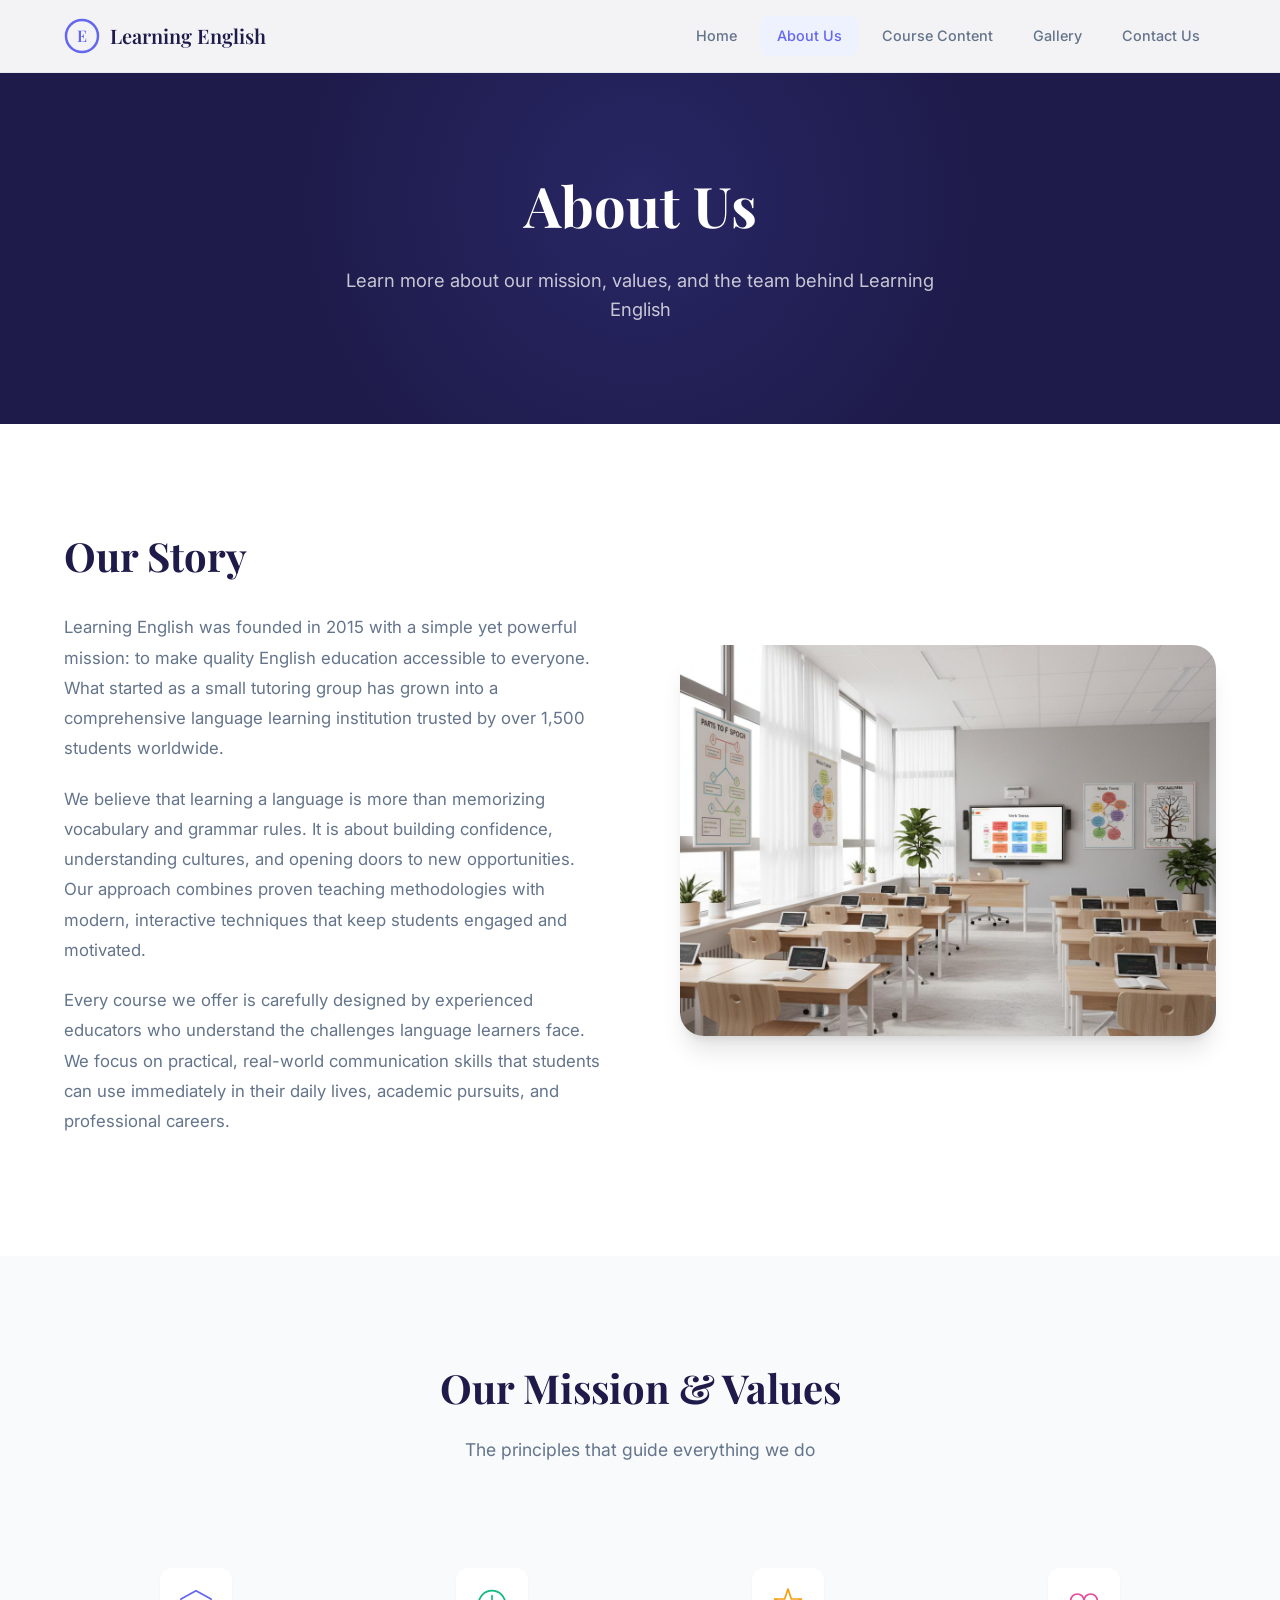
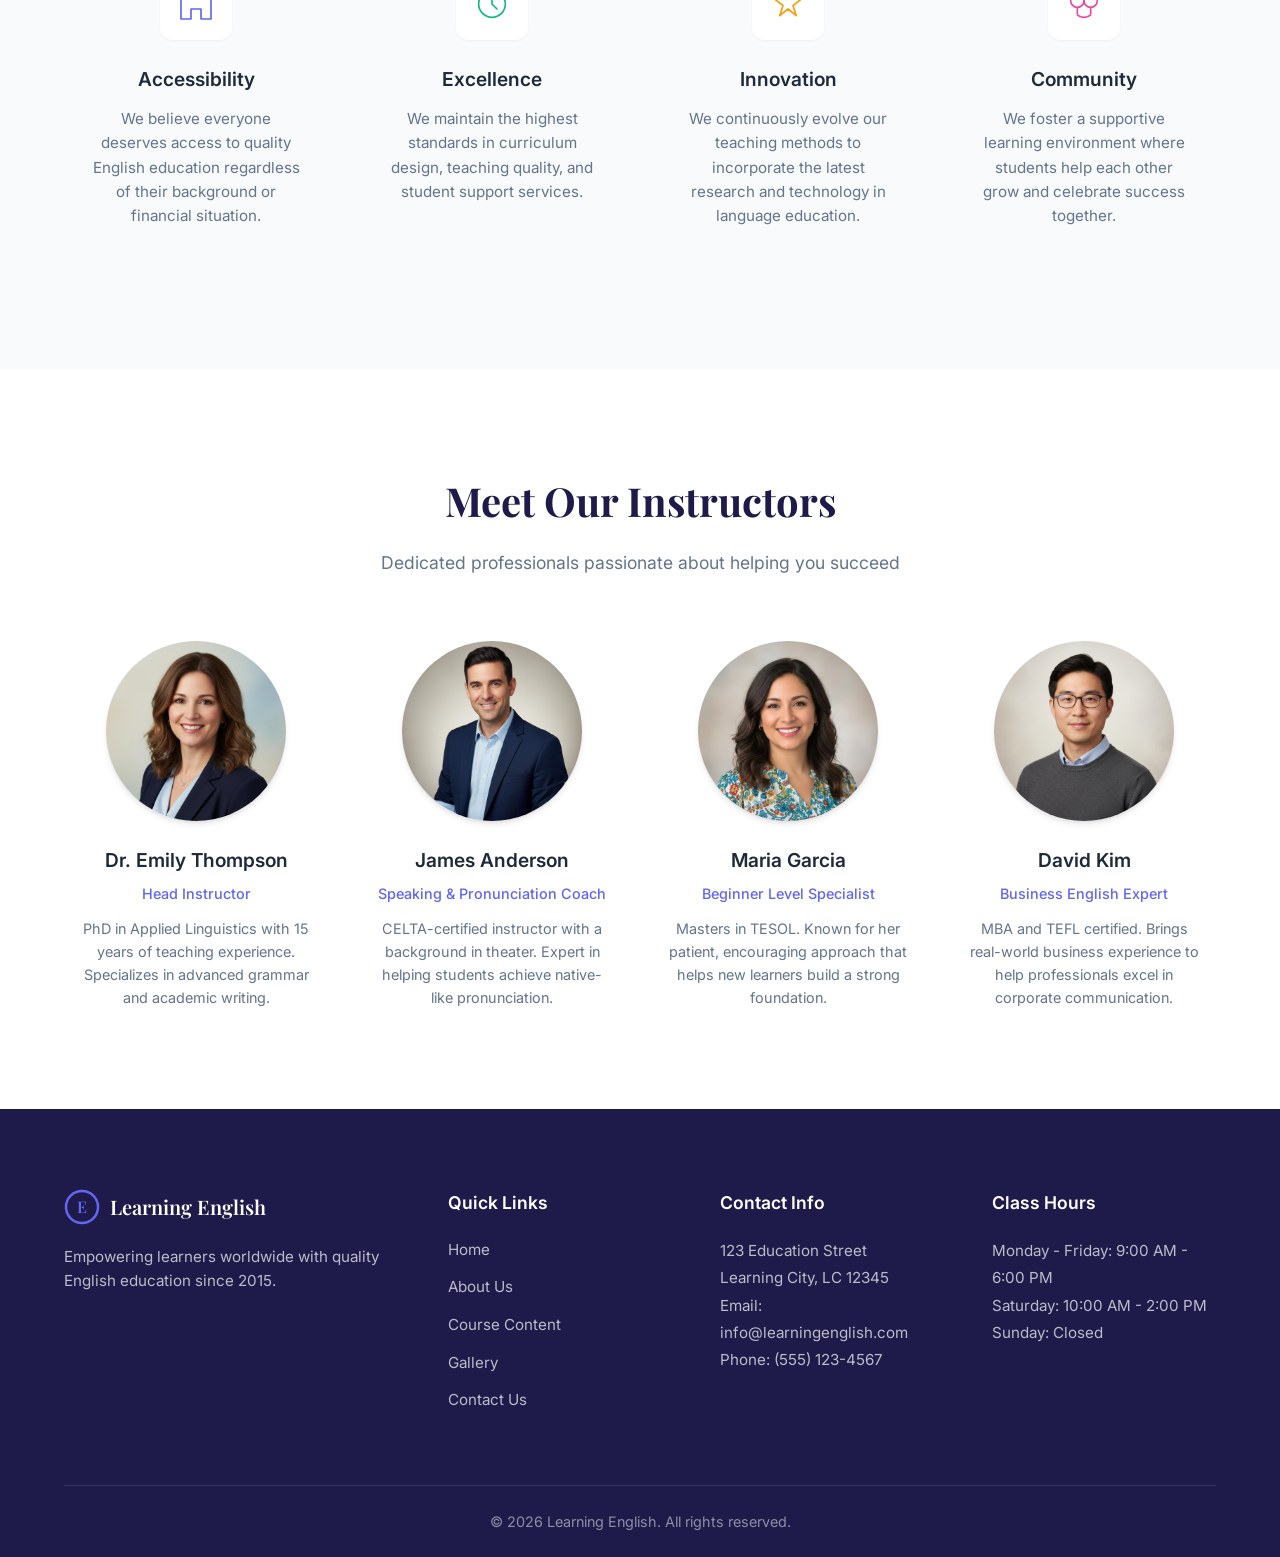
==== about.html @ 88d8926e "first commit" ====
<!DOCTYPE html>
<html lang="en">
<head>
    <meta charset="UTF-8">
    <meta name="viewport" content="width=device-width, initial-scale=1.0">
    <title>About Us - Learning English</title>
    <link rel="stylesheet" href="css/style.css">
    <link href="https://fonts.googleapis.com/css2?family=Playfair+Display:wght@400;600;700&family=Inter:wght@300;400;500;600&display=swap" rel="stylesheet">
</head>
<body>
    <!-- Navigation -->
    <nav class="navbar" id="navbar">
        <div class="nav-container">
            <a href="index.html" class="logo">
                <svg width="36" height="36" viewBox="0 0 36 36" fill="none">
                    <circle cx="18" cy="18" r="16" stroke="#6366f1" stroke-width="2.5"/>
                    <text x="18" y="24" text-anchor="middle" fill="#6366f1" font-size="16" font-weight="600">E</text>
                </svg>
                <span>Learning English</span>
            </a>
            <button class="nav-toggle" id="navToggle" aria-label="Toggle navigation">
                <span></span>
                <span></span>
                <span></span>
            </button>
            <ul class="nav-menu" id="navMenu">
                <li><a href="index.html">Home</a></li>
                <li><a href="about.html" class="active">About Us</a></li>
                <li><a href="courses.html">Course Content</a></li>
                <li><a href="gallery.html">Gallery</a></li>
                <li><a href="contact.html">Contact Us</a></li>
            </ul>
        </div>
    </nav>

    <!-- Page Header -->
    <section class="page-header">
        <div class="page-header-bg"></div>
        <div class="container">
            <h1>About Us</h1>
            <p>Learn more about our mission, values, and the team behind Learning English</p>
        </div>
    </section>

    <!-- Our Story -->
    <section class="about-section">
        <div class="container">
            <div class="about-grid">
                <div class="about-content">
                    <h2>Our Story</h2>
                    <p>Learning English was founded in 2015 with a simple yet powerful mission: to make quality English education accessible to everyone. What started as a small tutoring group has grown into a comprehensive language learning institution trusted by over 1,500 students worldwide.</p>
                    <p>We believe that learning a language is more than memorizing vocabulary and grammar rules. It is about building confidence, understanding cultures, and opening doors to new opportunities. Our approach combines proven teaching methodologies with modern, interactive techniques that keep students engaged and motivated.</p>
                    <p>Every course we offer is carefully designed by experienced educators who understand the challenges language learners face. We focus on practical, real-world communication skills that students can use immediately in their daily lives, academic pursuits, and professional careers.</p>
                </div>
                <div class="about-image">
                    <img src="images/classroom.jpg" alt="Modern English classroom with engaged students" loading="lazy">
                </div>
            </div>
        </div>
    </section>

    <!-- Mission & Values -->
    <section class="mission-section">
        <div class="container">
            <div class="section-header">
                <h2>Our Mission & Values</h2>
                <p>The principles that guide everything we do</p>
            </div>
            <div class="mission-grid">
                <div class="mission-card">
                    <div class="mission-icon">
                        <svg width="40" height="40" viewBox="0 0 48 48" fill="none">
                            <path d="M24 8L6 18V42H18V30H30V42H42V18L24 8Z" stroke="#6366f1" stroke-width="2" stroke-linejoin="round"/>
                        </svg>
                    </div>
                    <h3>Accessibility</h3>
                    <p>We believe everyone deserves access to quality English education regardless of their background or financial situation.</p>
                </div>
                <div class="mission-card">
                    <div class="mission-icon">
                        <svg width="40" height="40" viewBox="0 0 48 48" fill="none">
                            <circle cx="24" cy="24" r="16" stroke="#10b981" stroke-width="2"/>
                            <path d="M24 14V24L30 30" stroke="#10b981" stroke-width="2" stroke-linecap="round"/>
                        </svg>
                    </div>
                    <h3>Excellence</h3>
                    <p>We maintain the highest standards in curriculum design, teaching quality, and student support services.</p>
                </div>
                <div class="mission-card">
                    <div class="mission-icon">
                        <svg width="40" height="40" viewBox="0 0 48 48" fill="none">
                            <path d="M24 6L28 18H40L30 26L34 38L24 30L14 38L18 26L8 18H20L24 6Z" stroke="#f59e0b" stroke-width="2" stroke-linejoin="round"/>
                        </svg>
                    </div>
                    <h3>Innovation</h3>
                    <p>We continuously evolve our teaching methods to incorporate the latest research and technology in language education.</p>
                </div>
                <div class="mission-card">
                    <div class="mission-icon">
                        <svg width="40" height="40" viewBox="0 0 48 48" fill="none">
                            <circle cx="16" cy="20" r="8" stroke="#ec4899" stroke-width="2"/>
                            <circle cx="32" cy="20" r="8" stroke="#ec4899" stroke-width="2"/>
                            <path d="M16 28V36C16 38 20 40 24 40C28 40 32 38 32 36V28" stroke="#ec4899" stroke-width="2"/>
                        </svg>
                    </div>
                    <h3>Community</h3>
                    <p>We foster a supportive learning environment where students help each other grow and celebrate success together.</p>
                </div>
            </div>
        </div>
    </section>

    <!-- Team Section -->
    <section class="team-section">
        <div class="container">
            <div class="section-header">
                <h2>Meet Our Instructors</h2>
                <p>Dedicated professionals passionate about helping you succeed</p>
            </div>
            <div class="team-grid">
                <div class="team-card">
                    <div class="team-image">
                        <img src="images/teacher1.jpg" alt="Dr. Emily Thompson - Head Instructor" loading="lazy">
                    </div>
                    <h3>Dr. Emily Thompson</h3>
                    <span class="team-role">Head Instructor</span>
                    <p>PhD in Applied Linguistics with 15 years of teaching experience. Specializes in advanced grammar and academic writing.</p>
                </div>
                <div class="team-card">
                    <div class="team-image">
                        <img src="images/teacher2.jpg" alt="James Anderson - Speaking Coach" loading="lazy">
                    </div>
                    <h3>James Anderson</h3>
                    <span class="team-role">Speaking & Pronunciation Coach</span>
                    <p>CELTA-certified instructor with a background in theater. Expert in helping students achieve native-like pronunciation.</p>
                </div>
                <div class="team-card">
                    <div class="team-image">
                        <img src="images/teacher3.jpg" alt="Maria Garcia - Beginner Specialist" loading="lazy">
                    </div>
                    <h3>Maria Garcia</h3>
                    <span class="team-role">Beginner Level Specialist</span>
                    <p>Masters in TESOL. Known for her patient, encouraging approach that helps new learners build a strong foundation.</p>
                </div>
                <div class="team-card">
                    <div class="team-image">
                        <img src="images/teacher4.jpg" alt="David Kim - Business English Expert" loading="lazy">
                    </div>
                    <h3>David Kim</h3>
                    <span class="team-role">Business English Expert</span>
                    <p>MBA and TEFL certified. Brings real-world business experience to help professionals excel in corporate communication.</p>
                </div>
            </div>
        </div>
    </section>

    <!-- Footer -->
    <footer class="footer">
        <div class="container">
            <div class="footer-grid">
                <div class="footer-brand">
                    <a href="index.html" class="logo">
                        <svg width="36" height="36" viewBox="0 0 36 36" fill="none">
                            <circle cx="18" cy="18" r="16" stroke="#6366f1" stroke-width="2.5"/>
                            <text x="18" y="24" text-anchor="middle" fill="#6366f1" font-size="16" font-weight="600">E</text>
                        </svg>
                        <span>Learning English</span>
                    </a>
                    <p>Empowering learners worldwide with quality English education since 2015.</p>
                </div>
                <div class="footer-links">
                    <h4>Quick Links</h4>
                    <ul>
                        <li><a href="index.html">Home</a></li>
                        <li><a href="about.html">About Us</a></li>
                        <li><a href="courses.html">Course Content</a></li>
                        <li><a href="gallery.html">Gallery</a></li>
                        <li><a href="contact.html">Contact Us</a></li>
                    </ul>
                </div>
                <div class="footer-contact">
                    <h4>Contact Info</h4>
                    <p>123 Education Street<br>Learning City, LC 12345</p>
                    <p>Email: info@learningenglish.com</p>
                    <p>Phone: (555) 123-4567</p>
                </div>
                <div class="footer-hours">
                    <h4>Class Hours</h4>
                    <p>Monday - Friday: 9:00 AM - 6:00 PM</p>
                    <p>Saturday: 10:00 AM - 2:00 PM</p>
                    <p>Sunday: Closed</p>
                </div>
            </div>
            <div class="footer-bottom">
                <p>&copy; 2026 Learning English. All rights reserved.</p>
            </div>
        </div>
    </footer>

    <script src="js/main.js"></script>
</body>
</html>
---- css/style.css ----
/* ============================================
   Learning English - Main Stylesheet
   ============================================ */

/* CSS Variables */
:root {
    --primary: #6366f1;
    --primary-dark: #4f46e5;
    --primary-light: #818cf8;
    --primary-bg: #eef2ff;
    --secondary: #1e1b4b;
    --accent-green: #10b981;
    --accent-amber: #f59e0b;
    --accent-pink: #ec4899;
    --text-primary: #1e293b;
    --text-secondary: #64748b;
    --text-light: #94a3b8;
    --bg-white: #ffffff;
    --bg-light: #f8fafc;
    --bg-cream: #fefce8;
    --border-light: #e2e8f0;
    --shadow-sm: 0 1px 2px rgba(0, 0, 0, 0.05);
    --shadow-md: 0 4px 6px -1px rgba(0, 0, 0, 0.1), 0 2px 4px -2px rgba(0, 0, 0, 0.1);
    --shadow-lg: 0 10px 15px -3px rgba(0, 0, 0, 0.1), 0 4px 6px -4px rgba(0, 0, 0, 0.1);
    --shadow-xl: 0 20px 25px -5px rgba(0, 0, 0, 0.1), 0 8px 10px -6px rgba(0, 0, 0, 0.1);
    --radius-sm: 8px;
    --radius-md: 12px;
    --radius-lg: 16px;
    --radius-xl: 24px;
    --transition: all 0.3s cubic-bezier(0.4, 0, 0.2, 1);
}

/* Reset & Base */
*, *::before, *::after {
    margin: 0;
    padding: 0;
    box-sizing: border-box;
}

html {
    scroll-behavior: smooth;
}

body {
    font-family: 'Inter', -apple-system, BlinkMacSystemFont, 'Segoe UI', Roboto, sans-serif;
    color: var(--text-primary);
    line-height: 1.6;
    background-color: var(--bg-white);
    -webkit-font-smoothing: antialiased;
}

img {
    max-width: 100%;
    height: auto;
    display: block;
}

a {
    text-decoration: none;
    color: inherit;
    transition: var(--transition);
}

ul {
    list-style: none;
}

/* Container */
.container {
    max-width: 1200px;
    margin: 0 auto;
    padding: 0 24px;
}

/* ============================================
   NAVIGATION
   ============================================ */
.navbar {
    position: fixed;
    top: 0;
    left: 0;
    right: 0;
    z-index: 1000;
    background: rgba(255, 255, 255, 0.95);
    backdrop-filter: blur(12px);
    border-bottom: 1px solid var(--border-light);
    transition: var(--transition);
}

.nav-container {
    max-width: 1200px;
    margin: 0 auto;
    padding: 0 24px;
    display: flex;
    align-items: center;
    justify-content: space-between;
    height: 72px;
}

.logo {
    display: flex;
    align-items: center;
    gap: 10px;
    font-family: 'Playfair Display', serif;
    font-size: 1.25rem;
    font-weight: 600;
    color: var(--secondary);
}

.logo svg {
    flex-shrink: 0;
}

.nav-menu {
    display: flex;
    align-items: center;
    gap: 8px;
}

.nav-menu a {
    display: block;
    padding: 8px 16px;
    font-size: 0.9rem;
    font-weight: 500;
    color: var(--text-secondary);
    border-radius: var(--radius-sm);
    transition: var(--transition);
}

.nav-menu a:hover,
.nav-menu a.active {
    color: var(--primary);
    background-color: var(--primary-bg);
}

.nav-toggle {
    display: none;
    flex-direction: column;
    gap: 5px;
    background: none;
    border: none;
    cursor: pointer;
    padding: 4px;
}

.nav-toggle span {
    display: block;
    width: 24px;
    height: 2px;
    background: var(--text-primary);
    border-radius: 2px;
    transition: var(--transition);
}

/* ============================================
   BUTTONS
   ============================================ */
.btn {
    display: inline-flex;
    align-items: center;
    justify-content: center;
    gap: 8px;
    padding: 12px 28px;
    font-size: 0.95rem;
    font-weight: 500;
    font-family: inherit;
    border-radius: var(--radius-md);
    border: 2px solid transparent;
    cursor: pointer;
    transition: var(--transition);
}

.btn-primary {
    background-color: var(--primary);
    color: white;
    border-color: var(--primary);
}

.btn-primary:hover {
    background-color: var(--primary-dark);
    border-color: var(--primary-dark);
    transform: translateY(-2px);
    box-shadow: var(--shadow-lg);
}

.btn-secondary {
    background-color: transparent;
    color: var(--primary);
    border-color: var(--primary);
}

.btn-secondary:hover {
    background-color: var(--primary-bg);
    transform: translateY(-2px);
}

.btn-large {
    padding: 14px 36px;
    font-size: 1.05rem;
}

.btn-submit {
    width: 100%;
    padding: 14px;
    font-size: 1rem;
}

/* ============================================
   HERO SECTION (Home)
   ============================================ */
.hero {
    display: grid;
    grid-template-columns: 1fr 1fr;
    align-items: center;
    min-height: 100vh;
    padding: 120px 48px 80px;
    max-width: 1200px;
    margin: 0 auto;
    gap: 60px;
    position: relative;
}

.hero-bg {
    position: absolute;
    top: -100px;
    right: -100px;
    width: 600px;
    height: 600px;
    background: radial-gradient(circle, rgba(99, 102, 241, 0.08) 0%, transparent 70%);
    border-radius: 50%;
    pointer-events: none;
}

.hero-title {
    font-family: 'Playfair Display', serif;
    font-size: 3.5rem;
    font-weight: 700;
    line-height: 1.15;
    color: var(--secondary);
    margin-bottom: 24px;
}

.hero-subtitle {
    font-size: 1.15rem;
    color: var(--text-secondary);
    line-height: 1.7;
    margin-bottom: 40px;
    max-width: 500px;
}

.hero-buttons {
    display: flex;
    gap: 16px;
    flex-wrap: wrap;
}

.hero-image {
    position: relative;
}

.hero-image img {
    width: 100%;
    border-radius: var(--radius-xl);
    box-shadow: var(--shadow-xl);
}

.hero-image::before {
    content: '';
    position: absolute;
    top: -20px;
    left: -20px;
    right: 20px;
    bottom: 20px;
    border: 3px solid var(--primary);
    border-radius: var(--radius-xl);
    z-index: -1;
}

/* ============================================
   SECTION HEADER
   ============================================ */
.section-header {
    text-align: center;
    margin-bottom: 64px;
}

.section-header h2 {
    font-family: 'Playfair Display', serif;
    font-size: 2.5rem;
    font-weight: 700;
    color: var(--secondary);
    margin-bottom: 16px;
}

.section-header p {
    font-size: 1.1rem;
    color: var(--text-secondary);
    max-width: 600px;
    margin: 0 auto;
}

/* ============================================
   FEATURES SECTION
   ============================================ */
.features {
    padding: 100px 0;
    background-color: var(--bg-light);
}

.features-grid {
    display: grid;
    grid-template-columns: repeat(4, 1fr);
    gap: 32px;
}

.feature-card {
    background: white;
    padding: 40px 28px;
    border-radius: var(--radius-lg);
    text-align: center;
    transition: var(--transition);
    border: 1px solid var(--border-light);
}

.feature-card:hover {
    transform: translateY(-8px);
    box-shadow: var(--shadow-xl);
    border-color: transparent;
}

.feature-icon {
    margin-bottom: 24px;
    display: inline-flex;
    padding: 16px;
    background: var(--primary-bg);
    border-radius: var(--radius-md);
}

.feature-card h3 {
    font-size: 1.2rem;
    font-weight: 600;
    margin-bottom: 12px;
    color: var(--text-primary);
}

.feature-card p {
    font-size: 0.9rem;
    color: var(--text-secondary);
    line-height: 1.6;
}

/* ============================================
   STATS SECTION
   ============================================ */
.stats {
    padding: 80px 0;
    background: var(--secondary);
}

.stats-grid {
    display: grid;
    grid-template-columns: repeat(4, 1fr);
    gap: 32px;
    text-align: center;
}

.stat-number {
    display: block;
    font-family: 'Playfair Display', serif;
    font-size: 3.5rem;
    font-weight: 700;
    color: white;
    line-height: 1;
    margin-bottom: 12px;
}

.stat-label {
    font-size: 1rem;
    color: rgba(255, 255, 255, 0.8);
    font-weight: 500;
}

/* ============================================
   TESTIMONIALS SECTION
   ============================================ */
.testimonials {
    padding: 100px 0;
}

.testimonials-grid {
    display: grid;
    grid-template-columns: repeat(3, 1fr);
    gap: 32px;
}

.testimonial-card {
    background: white;
    padding: 36px;
    border-radius: var(--radius-lg);
    border: 1px solid var(--border-light);
    transition: var(--transition);
}

.testimonial-card:hover {
    box-shadow: var(--shadow-lg);
    transform: translateY(-4px);
}

.testimonial-stars {
    display: flex;
    gap: 4px;
    margin-bottom: 20px;
}

.testimonial-text {
    font-size: 1rem;
    color: var(--text-primary);
    line-height: 1.7;
    margin-bottom: 28px;
    font-style: italic;
}

.testimonial-author {
    display: flex;
    align-items: center;
    gap: 16px;
}

.testimonial-author img {
    width: 52px;
    height: 52px;
    border-radius: 50%;
    object-fit: cover;
}

.testimonial-author h4 {
    font-size: 1rem;
    font-weight: 600;
    color: var(--text-primary);
    margin-bottom: 2px;
}

.testimonial-author span {
    font-size: 0.85rem;
    color: var(--text-secondary);
}

/* ============================================
   CTA SECTION
   ============================================ */
.cta-section {
    padding: 100px 0;
    background: var(--bg-light);
}

.cta-box {
    background: var(--secondary);
    border-radius: var(--radius-xl);
    padding: 64px;
    text-align: center;
    position: relative;
    overflow: hidden;
}

.cta-box::before {
    content: '';
    position: absolute;
    top: -100px;
    right: -100px;
    width: 300px;
    height: 300px;
    background: radial-gradient(circle, rgba(99, 102, 241, 0.3) 0%, transparent 70%);
    border-radius: 50%;
}

.cta-box h2 {
    font-family: 'Playfair Display', serif;
    font-size: 2.5rem;
    color: white;
    margin-bottom: 16px;
    position: relative;
}

.cta-box p {
    font-size: 1.1rem;
    color: rgba(255, 255, 255, 0.8);
    margin-bottom: 36px;
    max-width: 500px;
    margin-left: auto;
    margin-right: auto;
    position: relative;
}

.cta-box .btn {
    position: relative;
}

/* ============================================
   PAGE HEADER (Inner Pages)
   ============================================ */
.page-header {
    position: relative;
    padding: 160px 0 100px;
    background: var(--secondary);
    text-align: center;
    overflow: hidden;
}

.page-header-bg {
    position: absolute;
    top: -200px;
    left: 50%;
    transform: translateX(-50%);
    width: 800px;
    height: 800px;
    background: radial-gradient(circle, rgba(99, 102, 241, 0.15) 0%, transparent 60%);
    border-radius: 50%;
}

.page-header h1 {
    font-family: 'Playfair Display', serif;
    font-size: 3.5rem;
    font-weight: 700;
    color: white;
    margin-bottom: 16px;
    position: relative;
}

.page-header p {
    font-size: 1.15rem;
    color: rgba(255, 255, 255, 0.75);
    max-width: 600px;
    margin: 0 auto;
    position: relative;
}

/* ============================================
   ABOUT PAGE
   ============================================ */
.about-section {
    padding: 100px 0;
}

.about-grid {
    display: grid;
    grid-template-columns: 1fr 1fr;
    gap: 80px;
    align-items: center;
}

.about-content h2 {
    font-family: 'Playfair Display', serif;
    font-size: 2.5rem;
    font-weight: 700;
    color: var(--secondary);
    margin-bottom: 24px;
}

.about-content p {
    font-size: 1.05rem;
    color: var(--text-secondary);
    line-height: 1.8;
    margin-bottom: 20px;
}

.about-image img {
    border-radius: var(--radius-xl);
    box-shadow: var(--shadow-xl);
}

/* Mission Section */
.mission-section {
    padding: 100px 0;
    background: var(--bg-light);
}

.mission-grid {
    display: grid;
    grid-template-columns: repeat(4, 1fr);
    gap: 32px;
}

.mission-card {
    text-align: center;
    padding: 40px 24px;
}

.mission-icon {
    display: inline-flex;
    padding: 16px;
    background: white;
    border-radius: var(--radius-md);
    margin-bottom: 24px;
    box-shadow: var(--shadow-sm);
}

.mission-card h3 {
    font-size: 1.2rem;
    font-weight: 600;
    margin-bottom: 12px;
    color: var(--text-primary);
}

.mission-card p {
    font-size: 0.95rem;
    color: var(--text-secondary);
    line-height: 1.6;
}

/* Team Section */
.team-section {
    padding: 100px 0;
}

.team-grid {
    display: grid;
    grid-template-columns: repeat(4, 1fr);
    gap: 32px;
}

.team-card {
    text-align: center;
    transition: var(--transition);
}

.team-card:hover {
    transform: translateY(-8px);
}

.team-image {
    width: 180px;
    height: 180px;
    margin: 0 auto 24px;
    border-radius: 50%;
    overflow: hidden;
    box-shadow: var(--shadow-md);
}

.team-image img {
    width: 100%;
    height: 100%;
    object-fit: cover;
}

.team-card h3 {
    font-size: 1.2rem;
    font-weight: 600;
    margin-bottom: 6px;
}

.team-role {
    display: block;
    font-size: 0.9rem;
    color: var(--primary);
    font-weight: 500;
    margin-bottom: 12px;
}

.team-card p {
    font-size: 0.9rem;
    color: var(--text-secondary);
    line-height: 1.6;
    padding: 0 12px;
}

/* ============================================
   COURSES PAGE
   ============================================ */
.course-levels {
    padding: 80px 0;
}

/* Level Tabs */
.level-tabs {
    display: flex;
    justify-content: center;
    gap: 12px;
    margin-bottom: 60px;
    flex-wrap: wrap;
}

.level-tab {
    padding: 12px 28px;
    font-size: 0.95rem;
    font-weight: 500;
    font-family: inherit;
    border: 2px solid var(--border-light);
    background: white;
    color: var(--text-secondary);
    border-radius: var(--radius-md);
    cursor: pointer;
    transition: var(--transition);
}

.level-tab:hover {
    border-color: var(--primary);
    color: var(--primary);
}

.level-tab.active {
    background: var(--primary);
    color: white;
    border-color: var(--primary);
}

/* Level Content */
.level-content {
    display: none;
}

.level-content.active {
    display: block;
}

.level-header {
    text-align: center;
    margin-bottom: 48px;
}

.level-header h2 {
    font-family: 'Playfair Display', serif;
    font-size: 2rem;
    color: var(--secondary);
    margin-bottom: 12px;
}

.level-header p {
    color: var(--text-secondary);
    font-size: 1.05rem;
}

/* Modules Grid */
.modules-grid {
    display: grid;
    grid-template-columns: repeat(3, 1fr);
    gap: 24px;
}

.module-card {
    background: white;
    border: 1px solid var(--border-light);
    border-radius: var(--radius-lg);
    padding: 32px;
    transition: var(--transition);
}

.module-card:hover {
    box-shadow: var(--shadow-lg);
    border-color: transparent;
    transform: translateY(-4px);
}

.module-number {
    display: inline-flex;
    align-items: center;
    justify-content: center;
    width: 44px;
    height: 44px;
    background: var(--primary-bg);
    color: var(--primary);
    font-size: 1rem;
    font-weight: 600;
    border-radius: var(--radius-md);
    margin-bottom: 20px;
}

.module-card h3 {
    font-size: 1.15rem;
    font-weight: 600;
    margin-bottom: 16px;
    color: var(--text-primary);
}

.module-card ul {
    list-style: none;
}

.module-card ul li {
    font-size: 0.9rem;
    color: var(--text-secondary);
    padding: 6px 0;
    padding-left: 20px;
    position: relative;
}

.module-card ul li::before {
    content: '';
    position: absolute;
    left: 0;
    top: 14px;
    width: 6px;
    height: 6px;
    background: var(--primary);
    border-radius: 50%;
}

/* Schedule Section */
.schedule-section {
    padding: 100px 0;
    background: var(--bg-light);
}

.schedule-table-wrapper {
    overflow-x: auto;
}

.schedule-table {
    width: 100%;
    border-collapse: collapse;
    background: white;
    border-radius: var(--radius-lg);
    overflow: hidden;
    box-shadow: var(--shadow-md);
}

.schedule-table thead {
    background: var(--secondary);
    color: white;
}

.schedule-table th,
.schedule-table td {
    padding: 18px 24px;
    text-align: left;
}

.schedule-table th {
    font-weight: 600;
    font-size: 0.9rem;
}

.schedule-table tbody tr {
    border-bottom: 1px solid var(--border-light);
    transition: var(--transition);
}

.schedule-table tbody tr:hover {
    background: var(--primary-bg);
}

.schedule-table tbody tr:last-child {
    border-bottom: none;
}

.schedule-table td {
    font-size: 0.9rem;
    color: var(--text-primary);
}

.time-slot {
    font-weight: 600;
    color: var(--primary);
    white-space: nowrap;
}

/* ============================================
   GALLERY PAGE
   ============================================ */
.gallery-section {
    padding: 80px 0;
}

/* Gallery Filter */
.gallery-filter {
    display: flex;
    justify-content: center;
    gap: 12px;
    margin-bottom: 48px;
    flex-wrap: wrap;
}

.filter-btn {
    padding: 10px 24px;
    font-size: 0.9rem;
    font-weight: 500;
    font-family: inherit;
    border: 2px solid var(--border-light);
    background: white;
    color: var(--text-secondary);
    border-radius: var(--radius-md);
    cursor: pointer;
    transition: var(--transition);
}

.filter-btn:hover {
    border-color: var(--primary);
    color: var(--primary);
}

.filter-btn.active {
    background: var(--primary);
    color: white;
    border-color: var(--primary);
}

/* Gallery Grid */
.gallery-grid {
    display: grid;
    grid-template-columns: repeat(4, 1fr);
    gap: 20px;
}

.gallery-item {
    position: relative;
    border-radius: var(--radius-lg);
    overflow: hidden;
    cursor: pointer;
    aspect-ratio: 1;
    transition: var(--transition);
}

.gallery-item.wide {
    grid-column: span 2;
    aspect-ratio: 2/1;
}

.gallery-item img {
    width: 100%;
    height: 100%;
    object-fit: cover;
    transition: transform 0.5s ease;
}

.gallery-item:hover img {
    transform: scale(1.1);
}

.gallery-overlay {
    position: absolute;
    bottom: 0;
    left: 0;
    right: 0;
    padding: 24px;
    background: linear-gradient(transparent, rgba(30, 27, 75, 0.9));
    color: white;
    transform: translateY(100%);
    transition: transform 0.4s ease;
}

.gallery-item:hover .gallery-overlay {
    transform: translateY(0);
}

.gallery-overlay h3 {
    font-size: 1.1rem;
    font-weight: 600;
    margin-bottom: 6px;
}

.gallery-overlay p {
    font-size: 0.85rem;
    color: rgba(255, 255, 255, 0.85);
}

/* Video Section */
.video-section {
    padding: 100px 0;
    background: var(--bg-light);
}

.video-grid {
    display: grid;
    grid-template-columns: repeat(3, 1fr);
    gap: 24px;
}

.video-card {
    border-radius: var(--radius-lg);
    overflow: hidden;
    aspect-ratio: 16/10;
}

.video-placeholder {
    width: 100%;
    height: 100%;
    background: var(--secondary);
    display: flex;
    flex-direction: column;
    align-items: center;
    justify-content: center;
    gap: 16px;
    cursor: pointer;
    transition: var(--transition);
}

.video-placeholder:hover {
    background: var(--primary-dark);
}

.video-placeholder span {
    color: white;
    font-size: 1.1rem;
    font-weight: 500;
}

/* ============================================
   CONTACT PAGE
   ============================================ */
.contact-section {
    padding: 100px 0;
}

.contact-grid {
    display: grid;
    grid-template-columns: 1.2fr 1fr;
    gap: 64px;
}

.contact-form-wrapper h2 {
    font-family: 'Playfair Display', serif;
    font-size: 2rem;
    color: var(--secondary);
    margin-bottom: 12px;
}

.contact-form-wrapper > p {
    color: var(--text-secondary);
    margin-bottom: 36px;
}

.contact-form {
    display: flex;
    flex-direction: column;
    gap: 24px;
}

.form-row {
    display: grid;
    grid-template-columns: 1fr 1fr;
    gap: 24px;
}

.form-group {
    display: flex;
    flex-direction: column;
    gap: 8px;
}

.form-group label {
    font-size: 0.9rem;
    font-weight: 500;
    color: var(--text-primary);
}

.form-group input,
.form-group select,
.form-group textarea {
    padding: 14px 16px;
    border: 2px solid var(--border-light);
    border-radius: var(--radius-md);
    font-size: 0.95rem;
    font-family: inherit;
    color: var(--text-primary);
    background: white;
    transition: var(--transition);
}

.form-group input:focus,
.form-group select:focus,
.form-group textarea:focus {
    outline: none;
    border-color: var(--primary);
    box-shadow: 0 0 0 3px rgba(99, 102, 241, 0.1);
}

.form-group input::placeholder,
.form-group textarea::placeholder {
    color: var(--text-light);
}

.form-group select {
    cursor: pointer;
    appearance: none;
    background-image: url("data:image/svg+xml,%3Csvg xmlns='http://www.w3.org/2000/svg' width='20' height='20' viewBox='0 0 24 24' fill='none' stroke='%2364748b' stroke-width='2' stroke-linecap='round'%3E%3Cpath d='M6 9l6 6 6-6'/%3E%3C/svg%3E");
    background-repeat: no-repeat;
    background-position: right 14px center;
    padding-right: 44px;
}

.form-group textarea {
    resize: vertical;
    min-height: 120px;
}

/* Form Success Message */
.form-success {
    display: none;
    text-align: center;
    padding: 60px 40px;
    background: var(--bg-light);
    border-radius: var(--radius-lg);
}

.form-success.show {
    display: block;
}

.form-success svg {
    margin-bottom: 20px;
}

.form-success h3 {
    font-size: 1.5rem;
    color: var(--accent-green);
    margin-bottom: 12px;
}

.form-success p {
    color: var(--text-secondary);
}

/* Contact Info */
.contact-info-wrapper h2 {
    font-family: 'Playfair Display', serif;
    font-size: 2rem;
    color: var(--secondary);
    margin-bottom: 12px;
}

.contact-info-wrapper > p {
    color: var(--text-secondary);
    margin-bottom: 36px;
}

.contact-info-cards {
    display: flex;
    flex-direction: column;
    gap: 24px;
}

.contact-info-card {
    display: flex;
    align-items: flex-start;
    gap: 20px;
    padding: 28px;
    background: var(--bg-light);
    border-radius: var(--radius-lg);
    transition: var(--transition);
}

.contact-info-card:hover {
    box-shadow: var(--shadow-md);
    background: white;
}

.contact-icon {
    display: flex;
    align-items: center;
    justify-content: center;
    width: 52px;
    height: 52px;
    background: white;
    border-radius: var(--radius-md);
    box-shadow: var(--shadow-sm);
    flex-shrink: 0;
}

.contact-info-card:hover .contact-icon {
    background: var(--primary-bg);
}

.contact-details h4 {
    font-size: 1.1rem;
    font-weight: 600;
    margin-bottom: 8px;
    color: var(--text-primary);
}

.contact-details p {
    font-size: 0.95rem;
    color: var(--text-secondary);
    line-height: 1.6;
}

/* Map Section */
.map-section {
    padding: 0;
}

.map-container {
    width: 100%;
    height: 400px;
}

.map-container iframe {
    width: 100%;
    height: 100%;
    display: block;
}

/* FAQ Section */
.faq-section {
    padding: 100px 0;
    background: var(--bg-light);
}

.faq-list {
    max-width: 800px;
    margin: 0 auto;
}

.faq-item {
    background: white;
    border-radius: var(--radius-md);
    margin-bottom: 12px;
    overflow: hidden;
    box-shadow: var(--shadow-sm);
}

.faq-question {
    width: 100%;
    display: flex;
    align-items: center;
    justify-content: space-between;
    padding: 24px 28px;
    background: none;
    border: none;
    font-size: 1.05rem;
    font-weight: 500;
    color: var(--text-primary);
    font-family: inherit;
    cursor: pointer;
    text-align: left;
    transition: var(--transition);
}

.faq-question:hover {
    color: var(--primary);
}

.faq-icon {
    transition: transform 0.3s ease;
    flex-shrink: 0;
    margin-left: 16px;
}

.faq-item.active .faq-icon {
    transform: rotate(180deg);
}

.faq-answer {
    max-height: 0;
    overflow: hidden;
    transition: max-height 0.3s ease, padding 0.3s ease;
}

.faq-item.active .faq-answer {
    max-height: 300px;
}

.faq-answer p {
    padding: 0 28px 24px;
    color: var(--text-secondary);
    line-height: 1.7;
}

/* ============================================
   FOOTER
   ============================================ */
.footer {
    background: var(--secondary);
    padding: 80px 0 0;
}

.footer-grid {
    display: grid;
    grid-template-columns: 1.5fr 1fr 1fr 1fr;
    gap: 48px;
    margin-bottom: 60px;
}

.footer-brand .logo {
    margin-bottom: 20px;
}

.footer-brand .logo span {
    color: white;
}

.footer-brand p {
    color: rgba(255, 255, 255, 0.7);
    font-size: 0.95rem;
    line-height: 1.6;
}

.footer-links h4,
.footer-contact h4,
.footer-hours h4 {
    color: white;
    font-size: 1.1rem;
    font-weight: 600;
    margin-bottom: 20px;
}

.footer-links ul li {
    margin-bottom: 12px;
}

.footer-links ul li a {
    color: rgba(255, 255, 255, 0.7);
    font-size: 0.95rem;
    transition: var(--transition);
}

.footer-links ul li a:hover {
    color: var(--primary-light);
}

.footer-contact p,
.footer-hours p {
    color: rgba(255, 255, 255, 0.7);
    font-size: 0.95rem;
    line-height: 1.8;
}

.footer-bottom {
    border-top: 1px solid rgba(255, 255, 255, 0.1);
    padding: 24px 0;
    text-align: center;
}

.footer-bottom p {
    color: rgba(255, 255, 255, 0.5);
    font-size: 0.9rem;
}

/* ============================================
   RESPONSIVE DESIGN
   ============================================ */
@media (max-width: 1024px) {
    .hero {
        grid-template-columns: 1fr;
        text-align: center;
        gap: 48px;
    }

    .hero-title {
        font-size: 2.8rem;
    }

    .hero-subtitle {
        margin-left: auto;
        margin-right: auto;
    }

    .hero-buttons {
        justify-content: center;
    }

    .hero-image {
        max-width: 500px;
        margin: 0 auto;
    }

    .features-grid,
    .mission-grid,
    .team-grid {
        grid-template-columns: repeat(2, 1fr);
    }

    .stats-grid {
        grid-template-columns: repeat(2, 1fr);
        gap: 40px;
    }

    .testimonials-grid {
        grid-template-columns: 1fr;
        max-width: 600px;
        margin: 0 auto;
    }

    .about-grid,
    .contact-grid {
        grid-template-columns: 1fr;
    }

    .modules-grid {
        grid-template-columns: repeat(2, 1fr);
    }

    .gallery-grid {
        grid-template-columns: repeat(3, 1fr);
    }

    .footer-grid {
        grid-template-columns: repeat(2, 1fr);
    }
}

@media (max-width: 768px) {
    .nav-toggle {
        display: flex;
    }

    .nav-menu {
        position: fixed;
        top: 72px;
        left: 0;
        right: 0;
        background: white;
        flex-direction: column;
        padding: 24px;
        gap: 4px;
        box-shadow: var(--shadow-lg);
        transform: translateY(-150%);
        transition: transform 0.4s ease;
    }

    .nav-menu.show {
        transform: translateY(0);
    }

    .nav-menu a {
        width: 100%;
        padding: 14px 20px;
    }

    .hero {
        padding: 120px 24px 60px;
    }

    .hero-title {
        font-size: 2.2rem;
    }

    .section-header h2,
    .page-header h1 {
        font-size: 2rem;
    }

    .cta-box {
        padding: 40px 28px;
    }

    .cta-box h2 {
        font-size: 1.8rem;
    }

    .features-grid,
    .mission-grid,
    .team-grid,
    .modules-grid,
    .video-grid {
        grid-template-columns: 1fr;
    }

    .stats-grid {
        grid-template-columns: repeat(2, 1fr);
    }

    .stat-number {
        font-size: 2.5rem;
    }

    .gallery-grid {
        grid-template-columns: repeat(2, 1fr);
    }

    .gallery-item.wide {
        grid-column: span 2;
    }

    .form-row {
        grid-template-columns: 1fr;
    }

    .footer-grid {
        grid-template-columns: 1fr;
        text-align: center;
        gap: 40px;
    }

    .footer-brand .logo {
        justify-content: center;
    }

    .schedule-table-wrapper {
        font-size: 0.85rem;
    }

    .schedule-table th,
    .schedule-table td {
        padding: 14px 16px;
    }
}

@media (max-width: 480px) {
    .hero-title {
        font-size: 1.8rem;
    }

    .stats-grid {
        grid-template-columns: 1fr;
    }

    .gallery-grid {
        grid-template-columns: 1fr;
    }

    .gallery-item.wide {
        grid-column: span 1;
        aspect-ratio: 1;
    }

    .level-tabs {
        flex-direction: column;
        align-items: center;
    }

    .level-tab {
        width: 100%;
        max-width: 280px;
    }

    .gallery-filter {
        flex-direction: column;
        align-items: center;
    }

    .filter-btn {
        width: 100%;
        max-width: 200px;
    }
}

/* ============================================
   ANIMATIONS
   ============================================ */
@keyframes fadeInUp {
    from {
        opacity: 0;
        transform: translateY(30px);
    }
    to {
        opacity: 1;
        transform: translateY(0);
    }
}

@keyframes fadeIn {
    from { opacity: 0; }
    to { opacity: 1; }
}

/* Scroll-triggered animations */
.animate-on-scroll {
    opacity: 0;
    transform: translateY(30px);
    transition: opacity 0.6s ease, transform 0.6s ease;
}

.animate-on-scroll.visible {
    opacity: 1;
    transform: translateY(0);
}
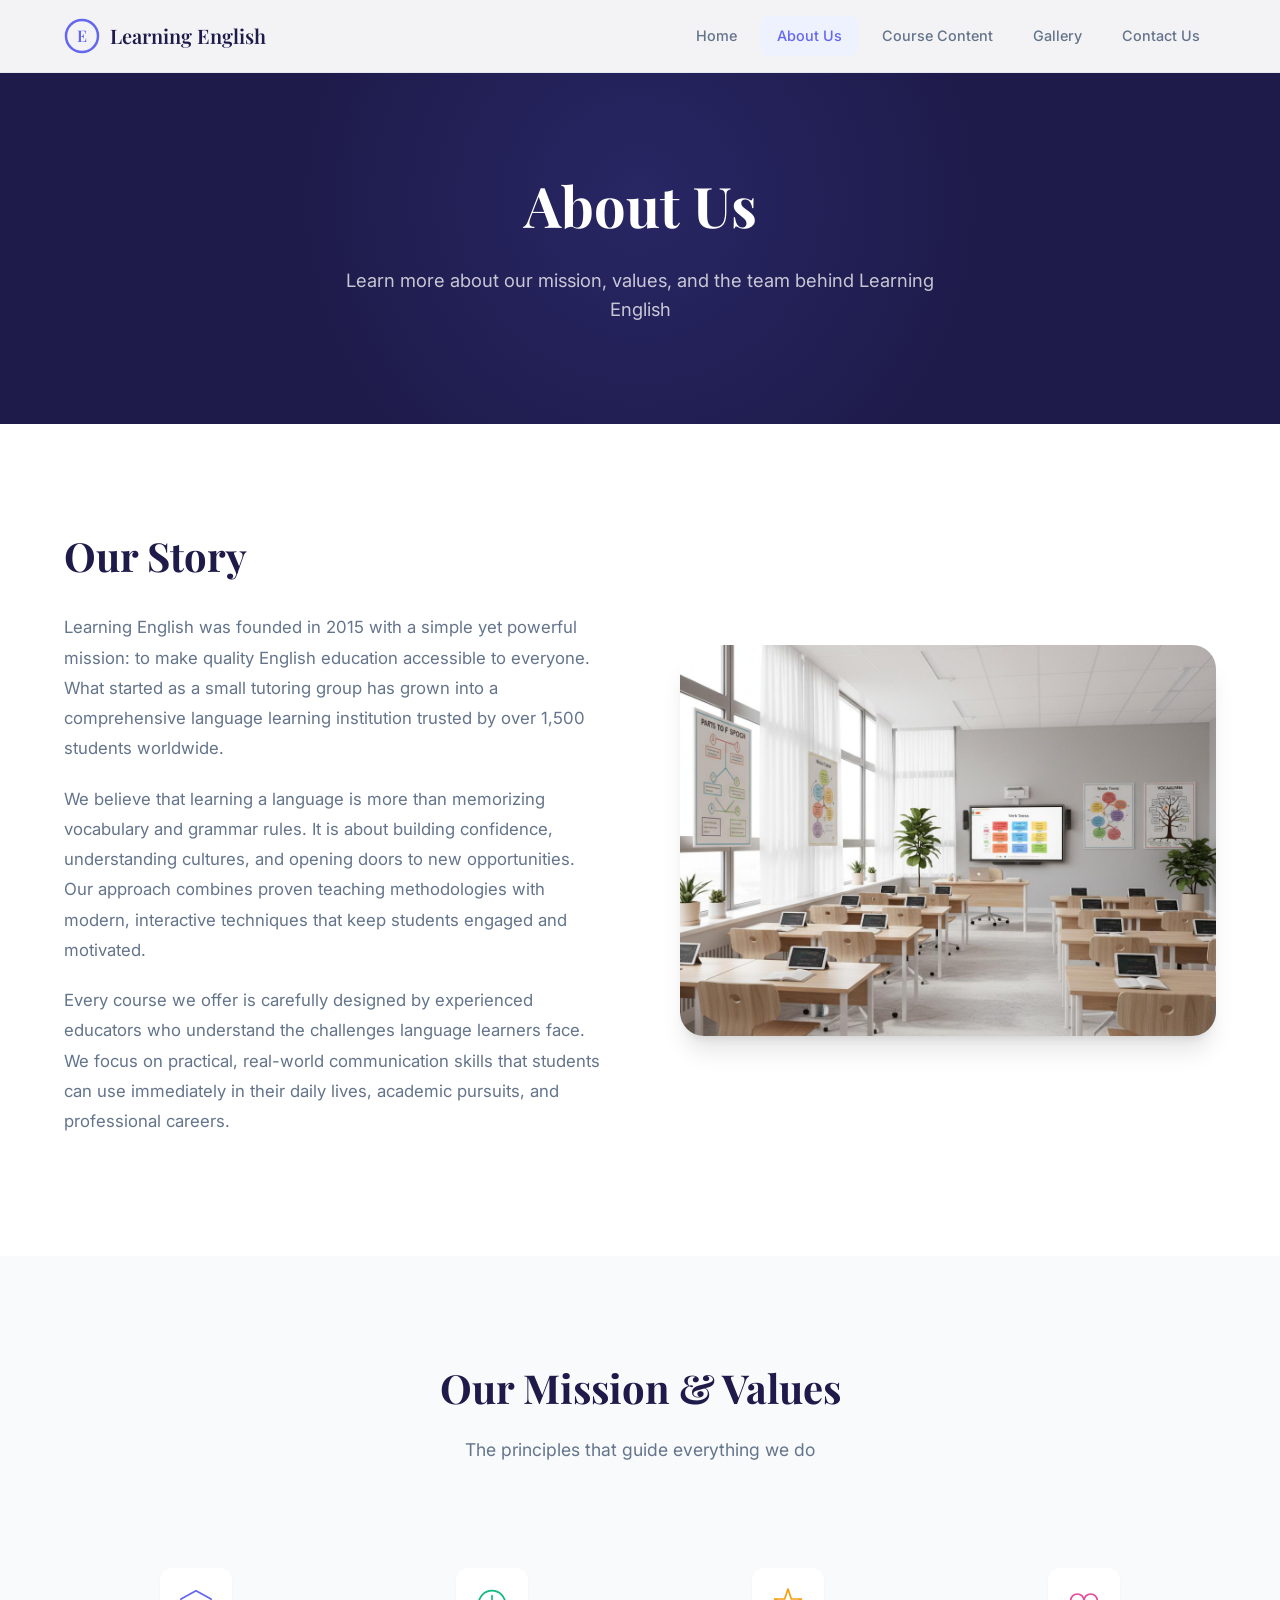
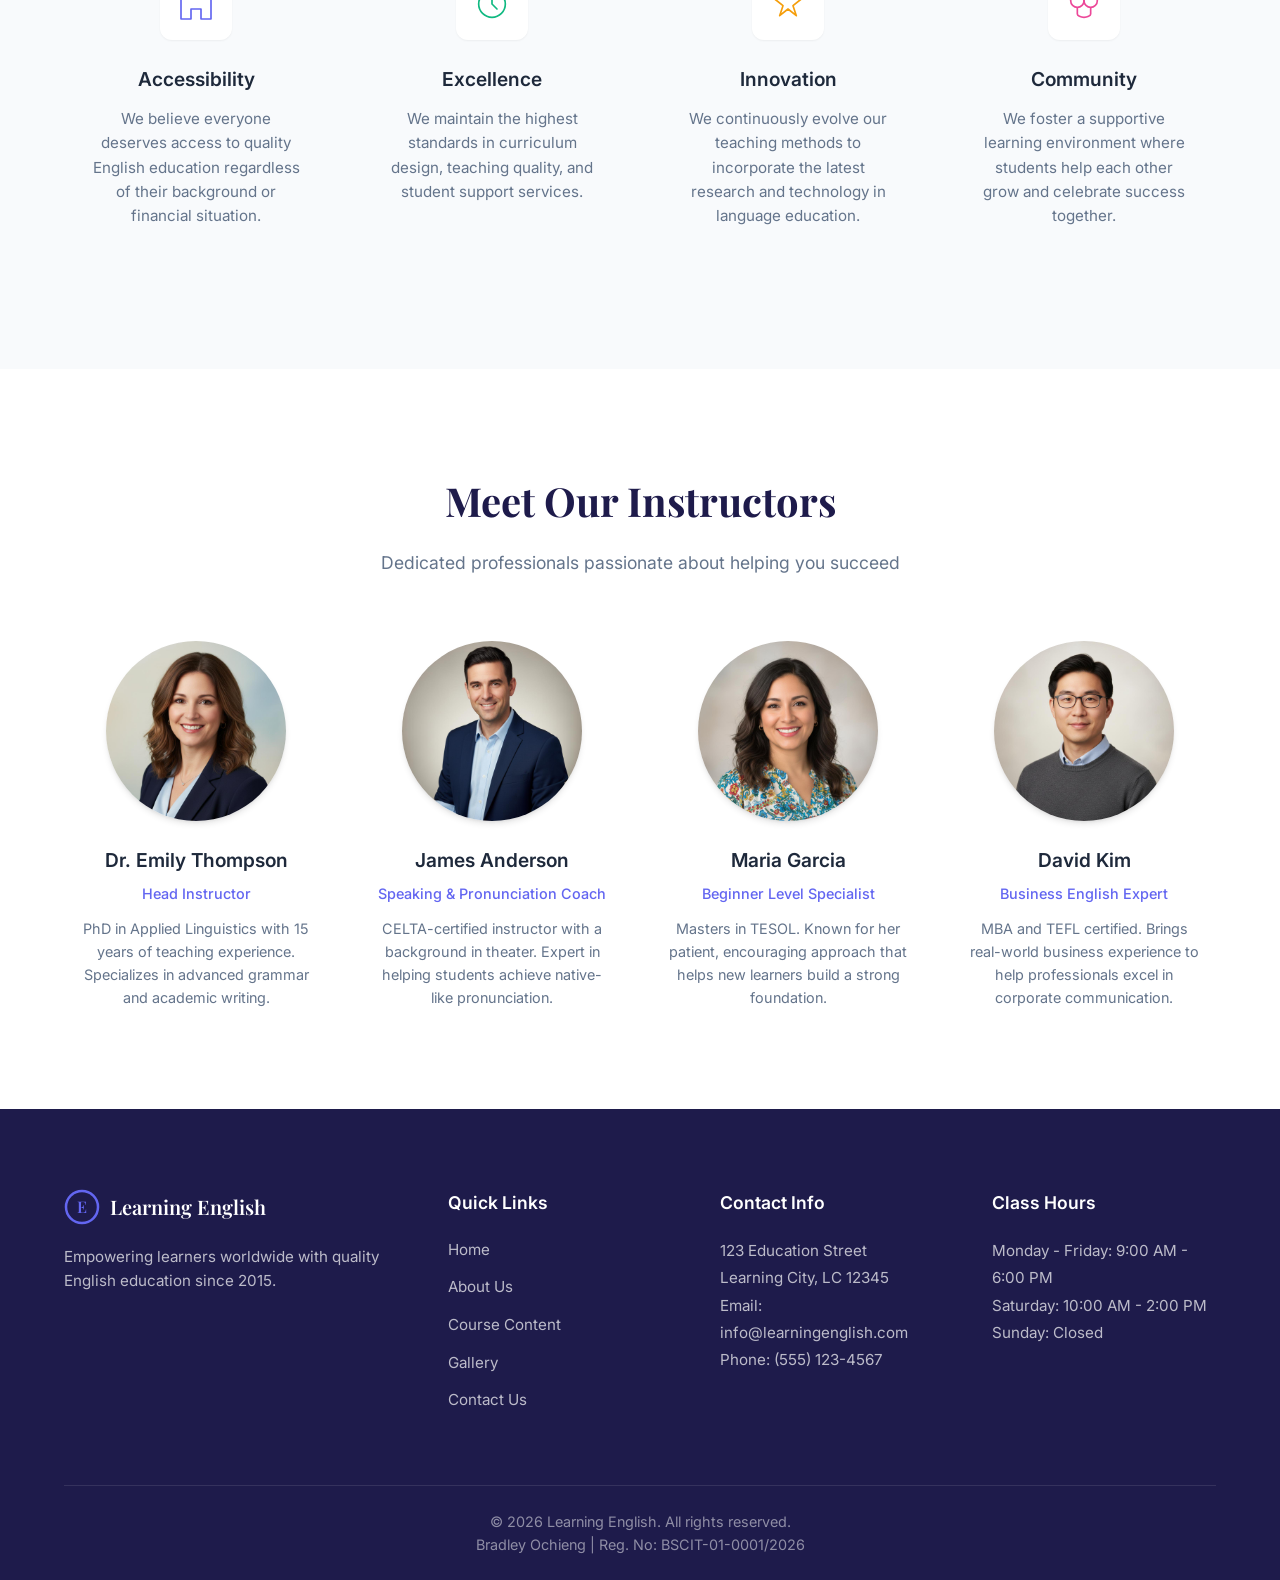
==== commit 18fe16da: "first commit" ====
--- a/about.html
+++ b/about.html
@@ -192,7 +192,8 @@
                 </div>
             </div>
             <div class="footer-bottom">
-                <p>&copy; 2026 Learning English. All rights reserved.</p>
+           <p>&copy; 2026 Learning English. All rights reserved.</p>
+           <p>Bradley Ochieng | Reg. No: BSCIT-01-0001/2026</p>
             </div>
         </div>
     </footer>
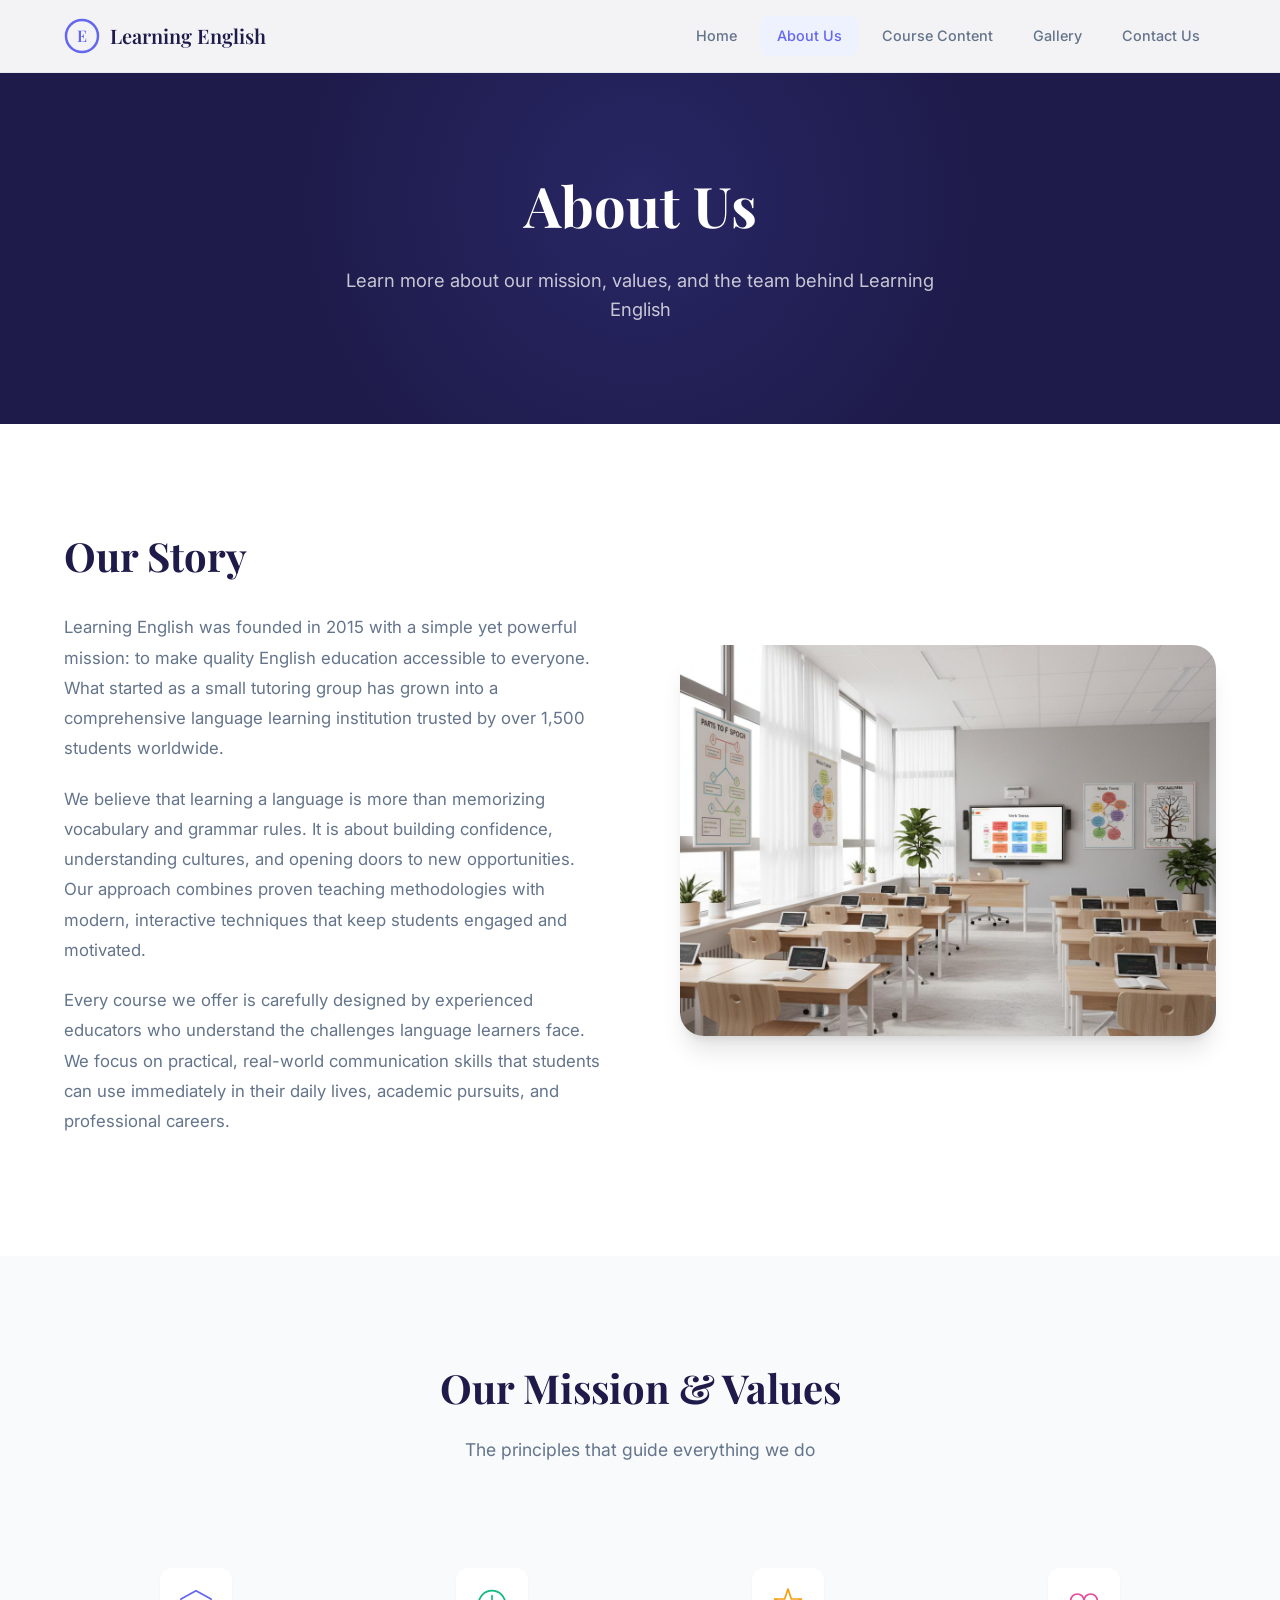
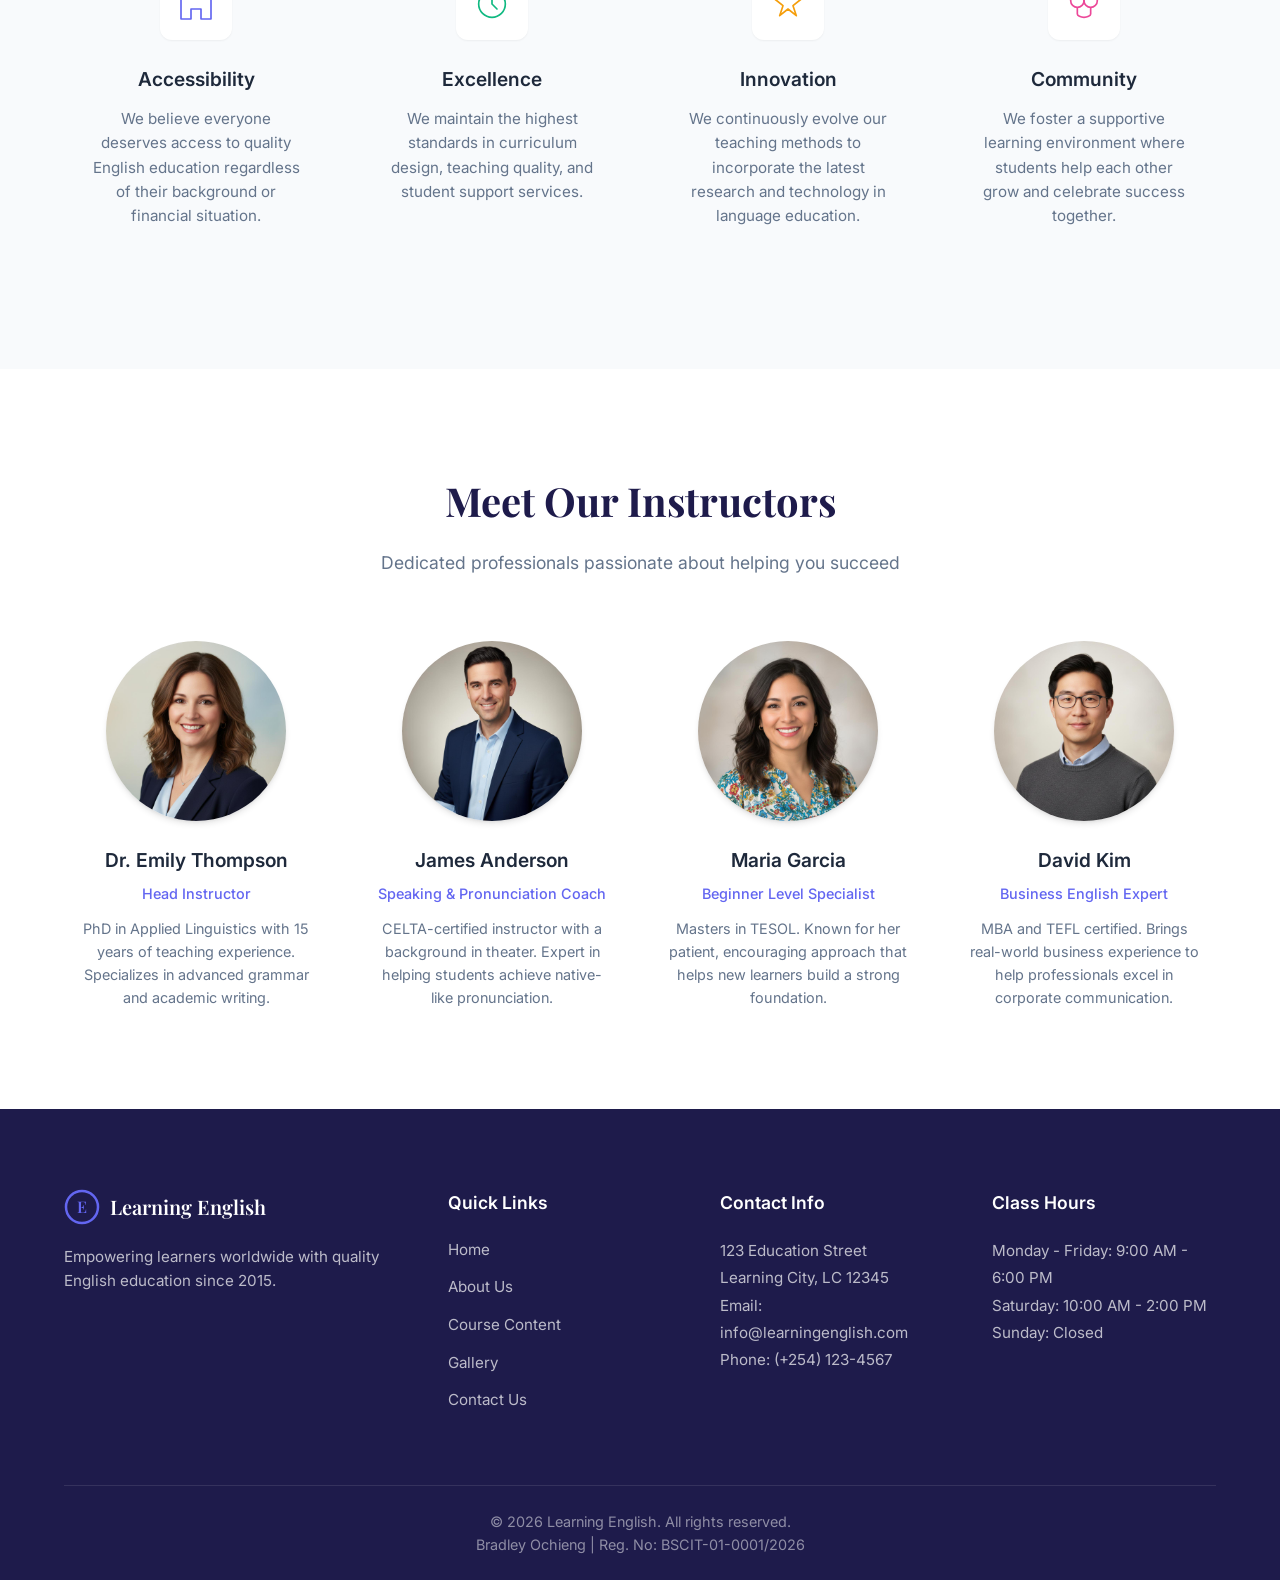
==== commit c3371311: "first commit" ====
--- a/about.html
+++ b/about.html
@@ -182,7 +182,7 @@
                     <h4>Contact Info</h4>
                     <p>123 Education Street<br>Learning City, LC 12345</p>
                     <p>Email: info@learningenglish.com</p>
-                    <p>Phone: (555) 123-4567</p>
+                    <p>Phone: (+254) 123-4567</p>
                 </div>
                 <div class="footer-hours">
                     <h4>Class Hours</h4>
--- a/css/style.css
+++ b/css/style.css
@@ -256,12 +256,17 @@
 
 .hero-image {
     position: relative;
+    width: 100%;
+    max-width: 500px;      
+    border-radius: 24px;
+        overflow: hidden;       /* clips the image to the rounded frame */
 }
 
 .hero-image img {
     width: 100%;
-    border-radius: var(--radius-xl);
-    box-shadow: var(--shadow-xl);
+    height: 100%;
+    object-fit: cover;      
+    display: block;         
 }
 
 .hero-image::before {
